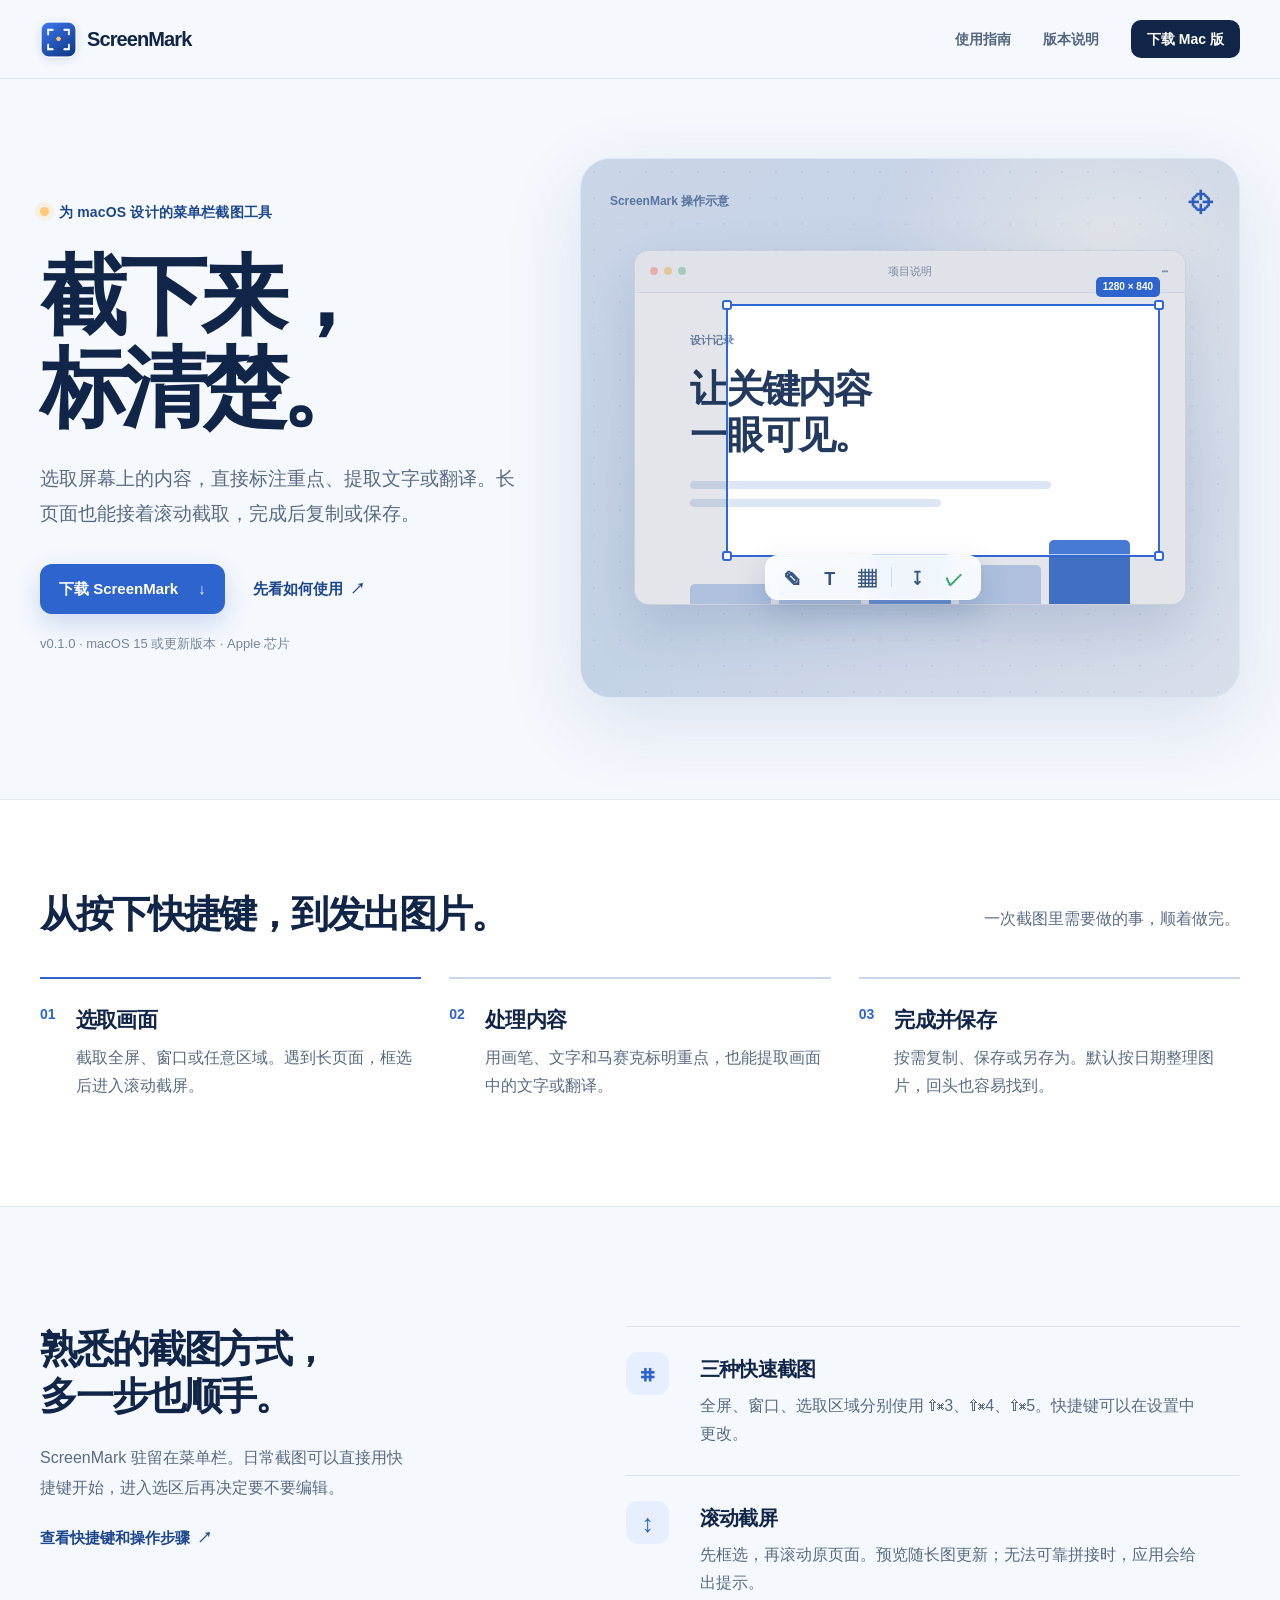
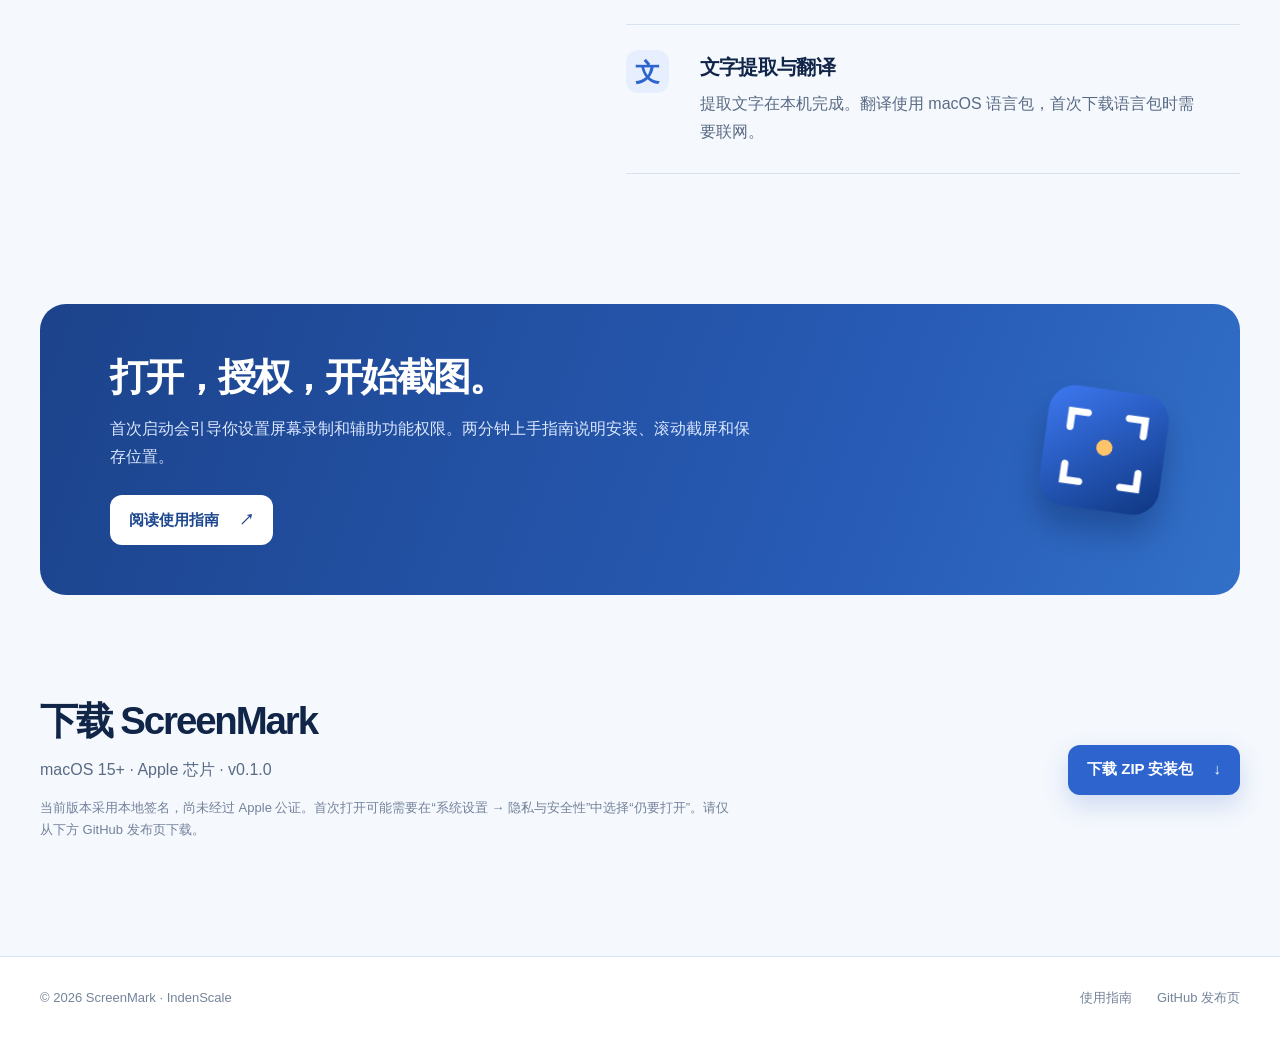
==== index.html @ e06e08b9 "Publish ScreenMark site and getting started guide" ====
<!doctype html>
<html lang="zh-CN">
<head>
  <meta charset="utf-8">
  <meta name="viewport" content="width=device-width, initial-scale=1">
  <meta name="theme-color" content="#f5f8fd">
  <meta name="description" content="ScreenMark 是一款 macOS 菜单栏截图工具。截取区域、窗口、全屏和滚动内容，直接标注、提取文字、翻译并保存。">
  <meta property="og:title" content="ScreenMark — 截下来，标清楚">
  <meta property="og:description" content="一款顺手的 Mac 截图工具：滚动截屏、标注、文字提取和翻译，都在截图之后接着完成。">
  <meta property="og:type" content="website">
  <meta property="og:image" content="assets/icon.png">
  <link rel="icon" href="assets/icon.png" type="image/png">
  <link rel="stylesheet" href="styles.css">
  <title>ScreenMark — 截下来，标清楚</title>
</head>
<body>
  <a class="skip-link" href="#main">跳到主要内容</a>
  <header class="site-header">
    <div class="shell nav-inner">
      <a class="brand" href="./" aria-label="ScreenMark 首页"><img src="assets/icon.png" alt="" width="37" height="37"><span>ScreenMark</span></a>
      <nav aria-label="主导航">
        <a href="guide.html">使用指南</a>
        <a href="https://github.com/IndenScale/ScreenMark/releases/tag/v0.1.0">版本说明</a>
        <a class="nav-download" href="https://github.com/IndenScale/ScreenMark/releases/download/v0.1.0/ScreenMark-0.1.0-macos-arm64.zip">下载 Mac 版</a>
      </nav>
    </div>
  </header>

  <main id="main">
    <section class="hero shell" aria-labelledby="hero-title">
      <div class="hero-copy">
        <p class="intro-line"><span class="intro-mark" aria-hidden="true"></span> 为 macOS 设计的菜单栏截图工具</p>
        <h1 id="hero-title">截下来，<br>标清楚。</h1>
        <p class="hero-lead">选取屏幕上的内容，直接标注重点、提取文字或翻译。长页面也能接着滚动截取，完成后复制或保存。</p>
        <div class="hero-actions">
          <a class="button button-primary" href="https://github.com/IndenScale/ScreenMark/releases/download/v0.1.0/ScreenMark-0.1.0-macos-arm64.zip">下载 ScreenMark <span aria-hidden="true">↓</span></a>
          <a class="text-link" href="guide.html">先看如何使用 <span aria-hidden="true">↗</span></a>
        </div>
        <p class="system-note">v0.1.0 · macOS 15 或更新版本 · Apple 芯片</p>
      </div>
      <div class="hero-visual" role="img" aria-label="示意图：在窗口中框选区域，随后使用截图工具栏标注和完成">
        <div class="visual-topline"><span>ScreenMark 操作示意</span><span class="visual-cursor">⌖</span></div>
        <div class="sample-window" aria-hidden="true">
          <div class="sample-titlebar"><span class="window-dots"><i></i><i></i><i></i></span><span>项目说明</span><span class="window-control">⋯</span></div>
          <div class="sample-document">
            <div class="sample-kicker">设计记录</div>
            <div class="sample-heading">让关键内容<br>一眼可见。</div>
            <div class="sample-paragraph"></div><div class="sample-paragraph short"></div>
            <div class="sample-chart"><span></span><span></span><span></span><span></span><span></span></div>
          </div>
        </div>
        <div class="capture-rect" aria-hidden="true"><span class="handle nw"></span><span class="handle ne"></span><span class="handle sw"></span><span class="handle se"></span><span class="capture-size">1280 × 840</span></div>
        <div class="capture-toolbar" aria-hidden="true"><span class="tool-icon">✎</span><span class="tool-icon">T</span><span class="tool-icon">▦</span><span class="tool-divider"></span><span class="tool-icon">↧</span><span class="tool-icon confirm">✓</span></div>
      </div>
    </section>

    <section class="flow-section" aria-labelledby="flow-title">
      <div class="shell">
        <div class="section-heading"><h2 id="flow-title">从按下快捷键，到发出图片。</h2><p>一次截图里需要做的事，顺着做完。</p></div>
        <div class="flow-grid">
          <article class="flow-step"><span class="step-no">01</span><div><h3>选取画面</h3><p>截取全屏、窗口或任意区域。遇到长页面，框选后进入滚动截屏。</p></div></article>
          <article class="flow-step"><span class="step-no">02</span><div><h3>处理内容</h3><p>用画笔、文字和马赛克标明重点，也能提取画面中的文字或翻译。</p></div></article>
          <article class="flow-step"><span class="step-no">03</span><div><h3>完成并保存</h3><p>按需复制、保存或另存为。默认按日期整理图片，回头也容易找到。</p></div></article>
        </div>
      </div>
    </section>

    <section class="details-section shell" aria-labelledby="details-title">
      <div class="details-intro"><h2 id="details-title">熟悉的截图方式，<br>多一步也顺手。</h2><p>ScreenMark 驻留在菜单栏。日常截图可以直接用快捷键开始，进入选区后再决定要不要编辑。</p><a class="text-link" href="guide.html#capture">查看快捷键和操作步骤 <span aria-hidden="true">↗</span></a></div>
      <div class="detail-list">
        <div class="detail-item"><span class="detail-glyph" aria-hidden="true">⌗</span><div><h3>三种快速截图</h3><p>全屏、窗口、选取区域分别使用 ⇧⌘3、⇧⌘4、⇧⌘5。快捷键可以在设置中更改。</p></div></div>
        <div class="detail-item"><span class="detail-glyph" aria-hidden="true">↕</span><div><h3>滚动截屏</h3><p>先框选，再滚动原页面。预览随长图更新；无法可靠拼接时，应用会给出提示。</p></div></div>
        <div class="detail-item"><span class="detail-glyph" aria-hidden="true">文</span><div><h3>文字提取与翻译</h3><p>提取文字在本机完成。翻译使用 macOS 语言包，首次下载语言包时需要联网。</p></div></div>
      </div>
    </section>

    <section class="ready-section shell" aria-labelledby="ready-title">
      <div><h2 id="ready-title">打开，授权，开始截图。</h2><p>首次启动会引导你设置屏幕录制和辅助功能权限。两分钟上手指南说明安装、滚动截屏和保存位置。</p><a class="button button-light" href="guide.html">阅读使用指南 <span aria-hidden="true">↗</span></a></div>
      <div class="ready-icon" aria-hidden="true"><img src="assets/icon.png" alt="" width="132" height="132"></div>
    </section>

    <section class="download-section shell" aria-labelledby="download-title"><div><h2 id="download-title">下载 ScreenMark</h2><p>macOS 15+ · Apple 芯片 · v0.1.0</p><p class="distribution-note">当前版本采用本地签名，尚未经过 Apple 公证。首次打开可能需要在“系统设置 → 隐私与安全性”中选择“仍要打开”。请仅从下方 GitHub 发布页下载。</p></div><a class="button button-primary" href="https://github.com/IndenScale/ScreenMark/releases/download/v0.1.0/ScreenMark-0.1.0-macos-arm64.zip">下载 ZIP 安装包 <span aria-hidden="true">↓</span></a></section>
  </main>

  <footer class="site-footer"><div class="shell footer-inner"><span>© 2026 ScreenMark · IndenScale</span><div><a href="guide.html">使用指南</a><a href="https://github.com/IndenScale/ScreenMark/releases">GitHub 发布页</a></div></div></footer>
</body>
</html>
---- styles.css ----
:root{color-scheme:light;--paper:#f5f8fd;--white:#fff;--ink:#183056;--ink-strong:#102548;--muted:#596b84;--line:#d9e2ef;--blue:#2d64cd;--blue-dark:#1c478e;--blue-soft:#e7efff;--yellow:#ffca75;--shadow:0 24px 80px rgba(25,64,128,.12)}
*{box-sizing:border-box}
html{scroll-behavior:smooth}
body{margin:0;background:var(--paper);color:var(--ink);font-family:-apple-system,BlinkMacSystemFont,"SF Pro Text","PingFang SC","Hiragino Sans GB","Microsoft YaHei",sans-serif;font-size:16px;line-height:1.6;-webkit-font-smoothing:antialiased}
a{color:inherit;text-decoration:none}
a:hover{color:var(--blue)}
img{display:block;max-width:100%}
button,a{touch-action:manipulation}
:focus-visible{outline:3px solid #e9a94b;outline-offset:4px;border-radius:5px}
.skip-link{position:absolute;left:16px;top:-60px;z-index:20;padding:8px 12px;background:var(--ink);color:white}
.skip-link:focus{top:12px}
.shell{width:min(1220px,calc(100% - 80px));margin-inline:auto}
.site-header{position:relative;z-index:10;border-bottom:1px solid rgba(168,188,218,.34);background:rgba(245,248,253,.94);backdrop-filter:blur(18px)}
.nav-inner{height:78px;display:flex;align-items:center;justify-content:space-between;gap:24px}
.brand{display:inline-flex;align-items:center;gap:10px;color:var(--ink-strong);font-size:20px;font-weight:750;letter-spacing:-.045em;white-space:nowrap}
.brand img{border-radius:11px;box-shadow:0 2px 8px rgba(24,60,126,.12)}
.site-header nav{display:flex;align-items:center;gap:32px;font-size:14px;font-weight:600}
.site-header nav a:not(.nav-download){color:#536580}
.site-header nav a:hover,.site-header nav a.current{color:var(--blue)}
.site-header nav .nav-download{background:var(--ink-strong);color:white;padding:10px 16px;border-radius:10px;line-height:1.3;transition:background .2s ease,transform .2s ease}
.site-header nav .nav-download:hover{background:var(--blue);transform:translateY(-1px)}
.hero{display:grid;grid-template-columns:minmax(0,.85fr) minmax(0,1.15fr);align-items:center;gap:52px;padding-top:76px;padding-bottom:99px;min-height:720px}
.intro-line{display:flex;align-items:center;gap:10px;margin:0 0 27px;color:var(--blue-dark);font-size:14px;font-weight:650;letter-spacing:.012em}
.intro-mark{width:9px;height:9px;border-radius:50%;background:var(--yellow);box-shadow:0 0 0 5px #ffca7530}
h1,h2,h3,p{margin-top:0}
.hero h1{color:var(--ink-strong);font-size:clamp(64px,6.8vw,94px);font-weight:780;line-height:1.06;letter-spacing:-.075em;margin-bottom:28px}
.hero-lead{max-width:480px;color:var(--muted);font-size:19px;line-height:1.82;margin-bottom:32px}
.hero-actions{display:flex;align-items:center;gap:28px;flex-wrap:wrap}
.button{display:inline-flex;align-items:center;justify-content:center;gap:20px;min-height:50px;border-radius:12px;padding:11px 19px;font-size:15px;font-weight:700;line-height:1.35;transition:transform .2s ease,box-shadow .2s ease,background .2s ease;white-space:nowrap}
.button:hover{transform:translateY(-2px)}
.button-primary{background:var(--blue);color:white;box-shadow:0 10px 26px rgba(44,95,191,.20)}
.button-primary:hover{background:var(--blue-dark);color:white;box-shadow:0 15px 31px rgba(44,95,191,.22)}
.button-light{background:white;color:var(--blue-dark)}
.button-light:hover{background:#f2f6ff;color:var(--blue-dark)}
.text-link{display:inline-flex;gap:7px;align-items:center;color:var(--blue-dark);font-size:15px;font-weight:700}
.text-link:hover{text-decoration:underline;text-decoration-thickness:1.5px;text-underline-offset:5px}
.system-note{margin:20px 0 0;color:#77869a;font-size:13px}
.hero-visual{position:relative;min-height:540px;border:1px solid #dce6f4;border-radius:30px;background:radial-gradient(circle at 80% 20%,#fff 0,transparent 35%),linear-gradient(135deg,#e3edfd 0%,#dce9fa 45%,#f3f7ff 100%);overflow:hidden;box-shadow:var(--shadow)}
.hero-visual:before{content:"";position:absolute;inset:0;background-image:radial-gradient(#7a9acb 1px,transparent 1px);background-size:26px 26px;opacity:.14}
.visual-topline{position:absolute;top:23px;left:29px;right:27px;z-index:2;display:flex;justify-content:space-between;align-items:center;color:#607da9;font-size:12px;font-weight:630}
.visual-cursor{font-size:25px;color:var(--blue)}
.sample-window{position:absolute;top:17%;left:8%;width:84%;height:66%;overflow:hidden;background:#fff;border:1px solid rgba(59,93,145,.14);border-radius:15px;box-shadow:0 22px 54px rgba(29,61,117,.15)}
.sample-titlebar{height:42px;display:grid;grid-template-columns:1fr 1fr 1fr;align-items:center;border-bottom:1px solid #e7edf5;background:#fbfcff;color:#8793a5;font-size:11px;text-align:center}
.window-dots{display:flex;gap:6px;margin-left:15px}.window-dots i{width:8px;height:8px;border-radius:50%;background:#d9e1ee}.window-dots i:first-child{background:#ffc2bb}.window-dots i:nth-child(2){background:#ffdd9f}.window-dots i:last-child{background:#bbdfc8}.window-control{justify-self:end;margin-right:17px;font-weight:800}
.sample-document{padding:39px 10% 0}.sample-kicker{color:#6c83a7;font-size:11px;font-weight:750}.sample-heading{margin-top:16px;margin-bottom:22px;color:#233a5e;font-size:clamp(28px,3vw,45px);line-height:1.22;font-weight:760;letter-spacing:-.05em}.sample-paragraph{height:8px;width:82%;margin-bottom:10px;border-radius:10px;background:#dce6f4}.sample-paragraph.short{width:57%}.sample-chart{display:flex;align-items:end;gap:8px;height:85px;margin-top:26px}.sample-chart span{width:19%;border-radius:5px 5px 0 0;background:#c3d5f1}.sample-chart span:first-child{height:40%}.sample-chart span:nth-child(2){height:55%}.sample-chart span:nth-child(3){height:76%;background:#79a2e8}.sample-chart span:nth-child(4){height:63%}.sample-chart span:last-child{height:92%;background:#467ad3}
.capture-rect{position:absolute;z-index:3;top:27%;left:22%;width:66%;height:47%;border:2px solid #2f68d4;border-radius:3px;box-shadow:0 0 0 200px rgba(25,46,82,.12),0 0 0 1px rgba(255,255,255,.65) inset}.handle{position:absolute;width:10px;height:10px;background:white;border:2px solid #2f68d4;border-radius:3px}.nw{left:-6px;top:-6px}.ne{right:-6px;top:-6px}.sw{left:-6px;bottom:-6px}.se{right:-6px;bottom:-6px}.capture-size{position:absolute;top:-29px;right:-2px;padding:2px 7px;border-radius:5px;background:var(--blue);color:white;font-size:10px;font-weight:650;white-space:nowrap}
.capture-toolbar{position:absolute;z-index:4;left:28%;bottom:18%;display:flex;align-items:center;gap:12px;padding:9px 14px;border:1px solid rgba(255,255,255,.7);border-radius:13px;background:rgba(250,253,255,.93);box-shadow:0 12px 30px rgba(22,54,106,.19);backdrop-filter:blur(14px)}.tool-icon{display:grid;place-items:center;width:25px;height:25px;color:#36547e;font-size:18px;font-weight:650}.tool-divider{height:20px;border-left:1px solid #ced9e9}.tool-icon.confirm{color:#32a66c}
.flow-section{background:#fff;border-block:1px solid #e3eaf4;padding:91px 0 106px}.section-heading{display:flex;align-items:end;justify-content:space-between;gap:30px;margin-bottom:39px}.section-heading h2,.details-intro h2,.ready-section h2,.download-section h2{color:var(--ink-strong);font-size:clamp(31px,3vw,44px);line-height:1.22;letter-spacing:-.055em;font-weight:750;margin-bottom:0}.section-heading p{color:var(--muted);margin:0 0 6px}.flow-grid{display:grid;grid-template-columns:repeat(3,1fr);gap:28px}.flow-step{display:flex;gap:20px;padding-top:24px;border-top:2px solid #c8d7eb}.flow-step:first-child{border-color:var(--blue)}.step-no{color:var(--blue);font-size:14px;font-weight:750;font-variant-numeric:tabular-nums}.flow-step h3{color:var(--ink-strong);font-size:21px;letter-spacing:-.03em;margin-bottom:8px}.flow-step p{color:var(--muted);line-height:1.75;margin:0}
.details-section{display:grid;grid-template-columns:minmax(0,.85fr) minmax(0,1.15fr);gap:11%;padding-top:119px;padding-bottom:130px}.details-intro p{max-width:365px;margin:23px 0;color:var(--muted);line-height:1.85}.detail-list{border-top:1px solid var(--line)}.detail-item{display:grid;grid-template-columns:56px 1fr;gap:18px;padding:25px 0 27px;border-bottom:1px solid var(--line)}.detail-glyph{display:grid;place-items:center;width:43px;height:43px;border-radius:12px;background:var(--blue-soft);color:var(--blue);font-size:25px;font-weight:650}.detail-item h3{color:var(--ink-strong);font-size:20px;letter-spacing:-.035em;margin:1px 0 7px}.detail-item p{max-width:510px;color:var(--muted);margin:0;line-height:1.75}
.ready-section{display:flex;justify-content:space-between;align-items:center;gap:35px;min-height:285px;padding:50px 70px;border-radius:26px;background:linear-gradient(110deg,#1c438b,#285cb7 70%,#3270c7);color:white;overflow:hidden}.ready-section h2{color:white}.ready-section p{max-width:650px;color:#dbe8ff;margin:14px 0 24px;line-height:1.75}.ready-icon{flex:none;transform:rotate(8deg);filter:drop-shadow(0 20px 16px rgba(7,31,83,.35))}.ready-icon img{border-radius:30px}
.download-section{display:flex;justify-content:space-between;align-items:center;gap:40px;padding-top:103px;padding-bottom:115px}.download-section h2{margin-bottom:12px}.download-section p{color:var(--muted);margin:0 0 7px}.download-section .distribution-note{max-width:700px;color:#74829a;font-size:13px;line-height:1.7;margin:14px 0 0}.download-section .button{flex:none}
.site-footer{border-top:1px solid var(--line);background:#fff}.footer-inner{min-height:83px;display:flex;align-items:center;justify-content:space-between;gap:25px;color:#75849a;font-size:13px}.footer-inner div{display:flex;gap:25px}.footer-inner a:hover{color:var(--blue)}

.guide-main{padding-top:55px;padding-bottom:115px}.back-link{color:var(--blue);font-size:14px;font-weight:650}.guide-heading h1{max-width:760px;margin:26px 0 18px;color:var(--ink-strong);font-size:clamp(48px,6vw,75px);line-height:1.12;letter-spacing:-.07em}.guide-heading>p{max-width:630px;margin:0;color:var(--muted);font-size:18px;line-height:1.75}.guide-layout{display:grid;grid-template-columns:200px minmax(0,750px);gap:80px;align-items:start;margin-top:73px}.guide-toc{position:sticky;top:28px;display:flex;flex-direction:column;gap:3px;padding:20px 0;border-top:2px solid var(--blue)}.guide-toc p{color:#8a98aa;font-size:13px;font-weight:650;margin:0 0 11px}.guide-toc a{padding:8px 0;color:#566b87;font-size:14px}.guide-toc a:hover{color:var(--blue)}.guide-section{scroll-margin-top:35px;padding:0 0 50px;margin-bottom:46px;border-bottom:1px solid var(--line)}.guide-section h2{color:var(--ink-strong);font-size:30px;letter-spacing:-.045em;line-height:1.3;margin:0 0 22px}.guide-section p,.guide-section li{color:#4f6078;font-size:16px;line-height:1.9}.guide-section p{margin-bottom:16px}.guide-section ol{padding-left:1.4em;margin:0 0 17px}.guide-section li{padding-left:6px;margin-bottom:10px}.guide-section strong{color:var(--ink-strong)}.guide-section a:not(.button){color:var(--blue);text-decoration:underline;text-underline-offset:3px}.guide-section code,.guide-section kbd{background:#eaf0f9;padding:2px 6px;border-radius:5px;color:#234779;font-family:inherit;font-size:.93em;word-break:break-word}.guide-callout{margin:23px 0;padding:22px 24px;background:#e8f0fd;border-left:3px solid var(--blue);border-radius:0 12px 12px 0}.guide-callout strong{display:block;margin-bottom:6px}.guide-callout p{margin:0;font-size:14px}.guide-section .guide-subnote{font-size:14px;color:#718098}.permission-row,.shortcut-list>div{display:flex;align-items:center;justify-content:space-between;gap:20px;padding:15px 0;border-top:1px solid var(--line)}.permission-row:last-of-type,.shortcut-list>div:last-child{border-bottom:1px solid var(--line)}.permission-row strong{flex:0 0 95px}.permission-row span{color:var(--muted);flex:1}.shortcut-list{margin:22px 0}.shortcut-list>div span{color:#475e7d;font-weight:600}.shortcut-list kbd{flex:none;min-width:75px;text-align:center;font-weight:650}.guide-section details{border-top:1px solid var(--line);padding:15px 0}.guide-section details:last-child{border-bottom:1px solid var(--line)}.guide-section summary{cursor:pointer;color:var(--ink-strong);font-weight:650;list-style:none;padding-right:20px;position:relative}.guide-section summary::-webkit-details-marker{display:none}.guide-section summary:after{content:"+";position:absolute;right:0;font-size:22px;line-height:1;color:var(--blue)}.guide-section details[open] summary:after{content:"−"}.guide-section details p{font-size:15px;margin:11px 25px 0 0}.guide-end{padding:0 0 12px}.guide-end h2{color:var(--ink-strong);font-size:27px;letter-spacing:-.04em;margin-bottom:22px}
@media(max-width:980px){.shell{width:min(100% - 50px,800px)}.hero{grid-template-columns:1fr;gap:53px;padding-top:71px;padding-bottom:80px}.hero-copy{max-width:690px}.hero h1{font-size:clamp(60px,9vw,86px)}.hero-visual{min-height:510px}.details-section{grid-template-columns:1fr;gap:45px;padding-top:90px;padding-bottom:95px}.details-intro p{max-width:600px}.flow-grid{gap:15px}.flow-step{gap:13px}.ready-section{padding:42px 48px}.guide-layout{gap:50px;grid-template-columns:170px minmax(0,1fr)}}
@media(max-width:650px){.shell{width:calc(100% - 36px)}.nav-inner{height:67px}.brand{font-size:18px}.brand img{width:32px;height:32px}.site-header nav{gap:10px}.site-header nav a:not(.nav-download){display:none}.site-header nav .nav-download{font-size:12px;padding:9px 11px}.hero{padding-top:53px;gap:41px;padding-bottom:72px;min-height:0}.intro-line{font-size:12px;margin-bottom:21px}.hero h1{font-size:clamp(57px,14vw,75px);margin-bottom:23px}.hero-lead{font-size:17px;line-height:1.75;margin-bottom:25px}.hero-actions{gap:18px}.button{min-height:47px;padding:10px 14px;font-size:14px;gap:12px}.text-link{font-size:14px}.system-note{font-size:12px}.hero-visual{min-height:360px;border-radius:22px}.visual-topline{top:16px;left:16px;right:16px;font-size:10px}.sample-window{top:18%;left:6%;width:88%;height:65%}.sample-titlebar{height:32px}.sample-document{padding:27px 9% 0}.sample-heading{font-size:28px;margin:11px 0 15px}.sample-chart{height:60px;margin-top:18px}.capture-rect{top:27%;left:18%;width:72%;height:47%}.capture-toolbar{left:21%;bottom:13%;gap:7px;padding:6px 9px}.tool-icon{width:23px;height:23px;font-size:15px}.flow-section{padding:69px 0 72px}.section-heading{display:block;margin-bottom:26px}.section-heading h2,.details-intro h2,.ready-section h2,.download-section h2{font-size:34px}.section-heading p{margin-top:10px}.flow-grid{grid-template-columns:1fr;gap:24px}.flow-step{padding-top:17px}.flow-step h3{font-size:19px}.details-section{padding-top:79px;padding-bottom:83px}.details-intro p{margin:16px 0}.detail-item{grid-template-columns:45px 1fr;gap:12px;padding:23px 0}.detail-item h3{font-size:18px}.detail-glyph{width:40px;height:40px}.ready-section{min-height:0;padding:35px 25px;border-radius:20px}.ready-section h2{font-size:31px}.ready-icon{display:none}.download-section{display:block;padding-top:77px;padding-bottom:83px}.download-section .button{margin-top:23px}.footer-inner{min-height:100px;align-items:start;justify-content:center;flex-direction:column;gap:7px;padding:20px 0}.footer-inner div{gap:15px}.guide-main{padding-top:36px;padding-bottom:80px}.guide-heading h1{font-size:48px;margin:22px 0 13px}.guide-heading>p{font-size:16px}.guide-layout{display:block;margin-top:47px}.guide-toc{position:static;display:grid;grid-template-columns:repeat(3,1fr);gap:0 15px;margin-bottom:48px}.guide-toc p{grid-column:1/-1}.guide-toc a{font-size:13px}.guide-section{padding-bottom:35px;margin-bottom:35px}.guide-section h2{font-size:26px}.permission-row{align-items:start;flex-direction:column;gap:3px}.permission-row strong{flex:none}.guide-section p,.guide-section li{font-size:15px}.guide-callout{padding:19px}}
@media(prefers-reduced-motion:reduce){html{scroll-behavior:auto}.button,.site-header nav .nav-download{transition:none}}
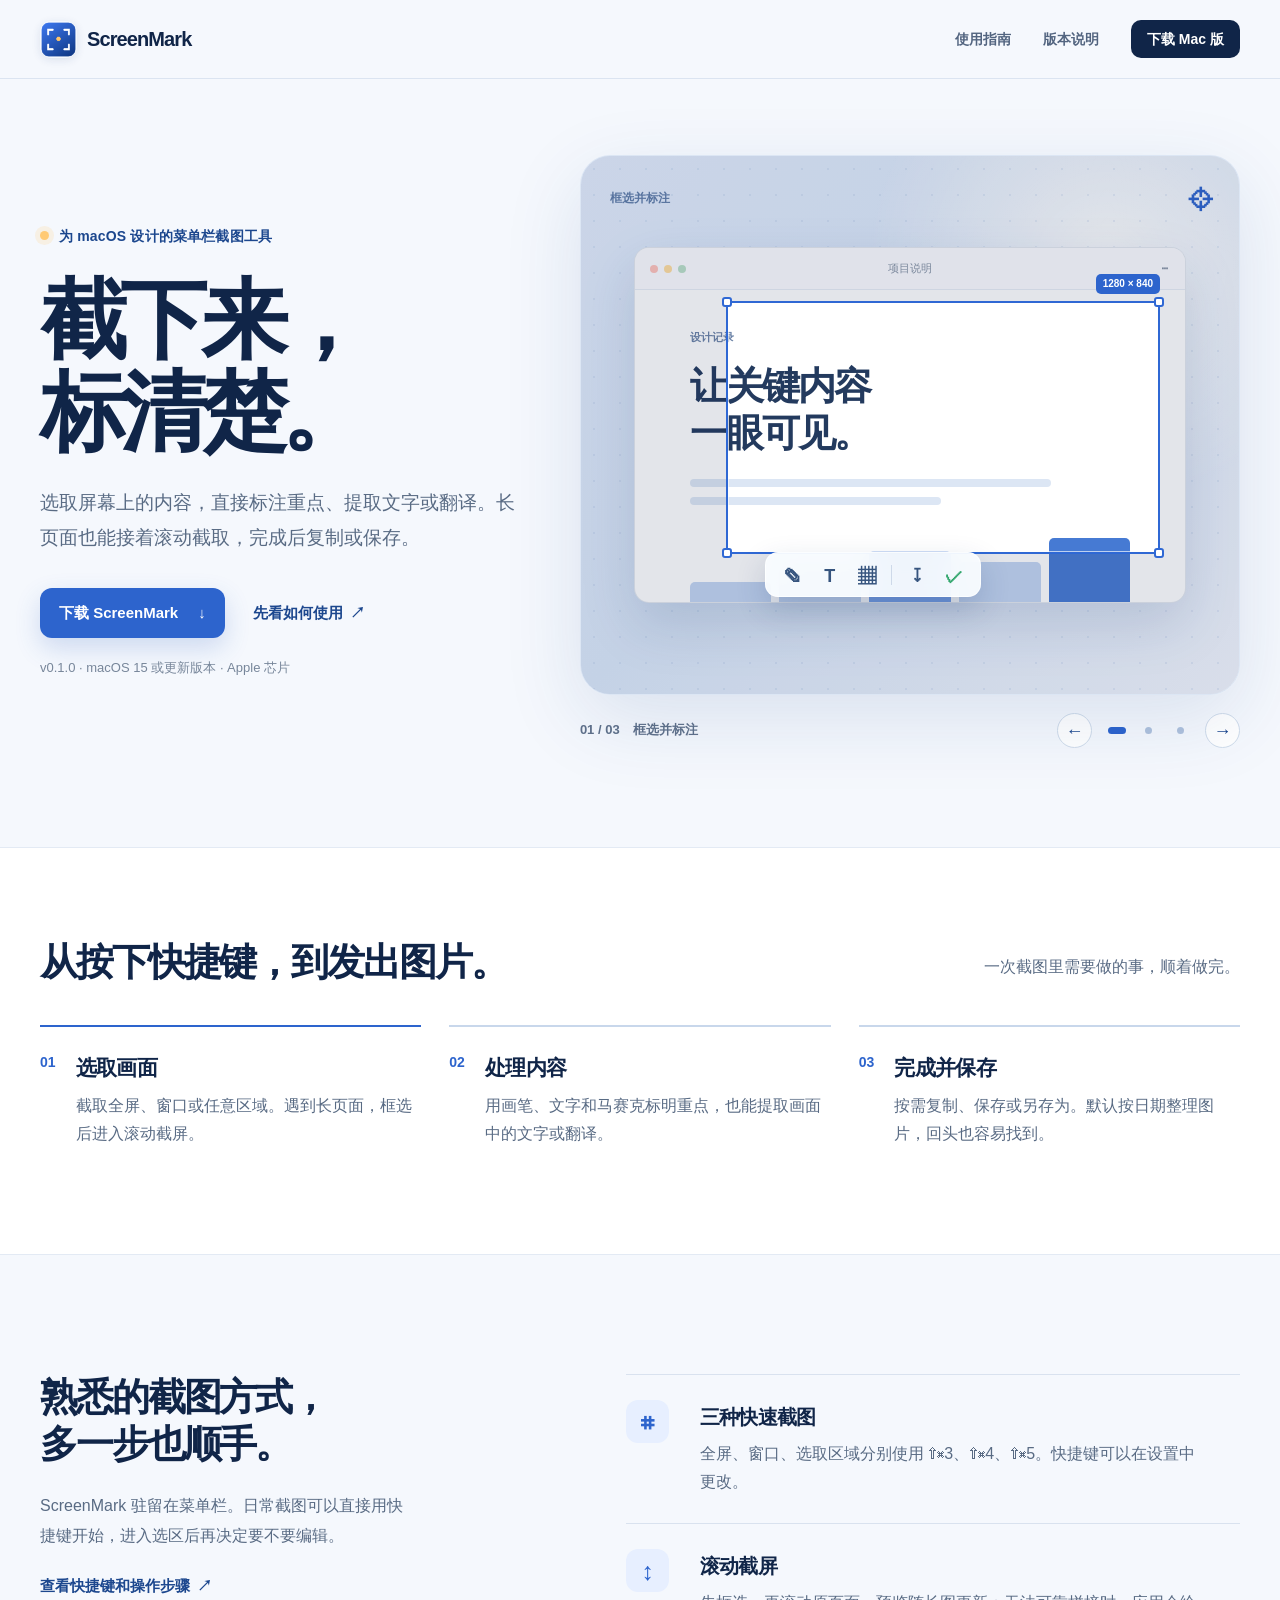
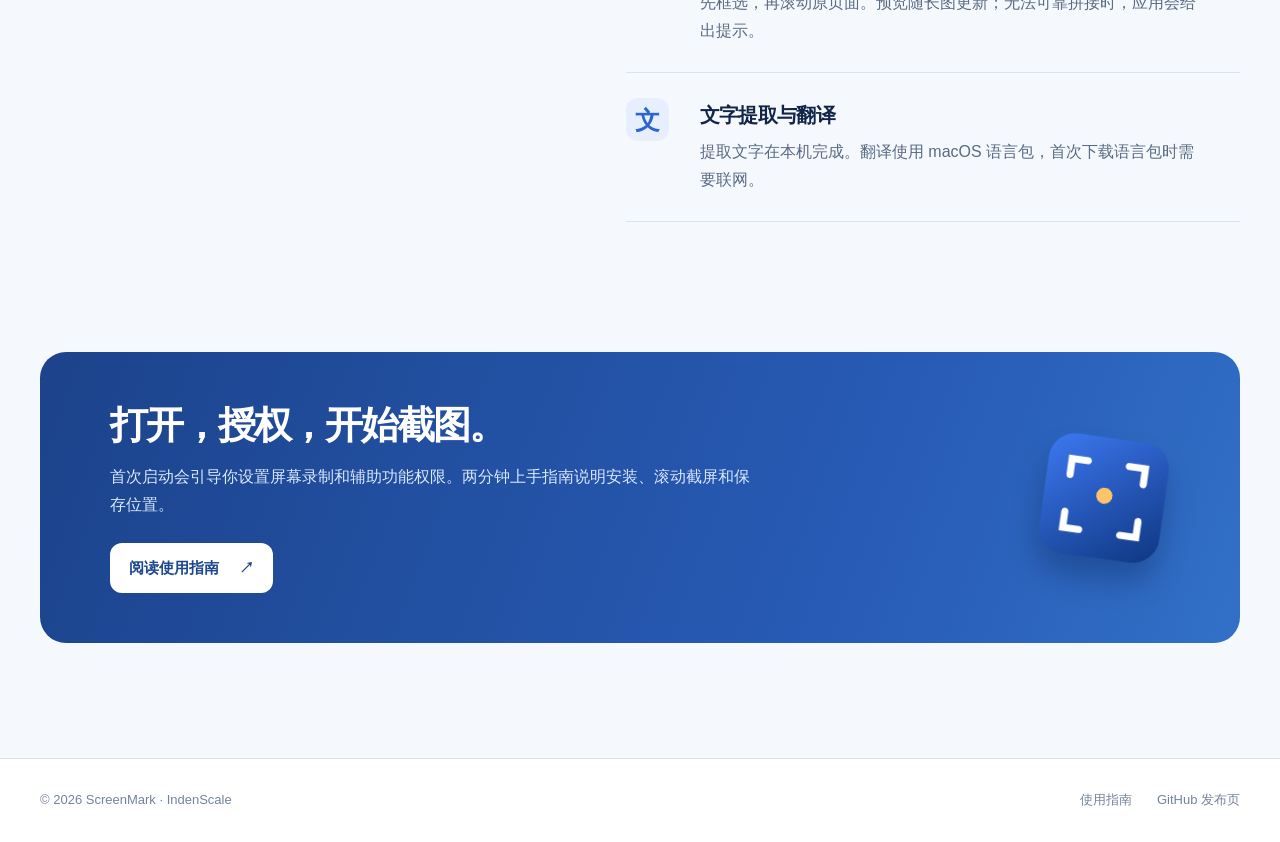
==== commit 24ef164a: "Simplify homepage and add feature carousel" ====
--- a/index.html
+++ b/index.html
@@ -11,6 +11,7 @@
   <meta property="og:image" content="assets/icon.png">
   <link rel="icon" href="assets/icon.png" type="image/png">
   <link rel="stylesheet" href="styles.css">
+  <script src="carousel.js" defer></script>
   <title>ScreenMark — 截下来，标清楚</title>
 </head>
 <body>
@@ -38,19 +39,59 @@
         </div>
         <p class="system-note">v0.1.0 · macOS 15 或更新版本 · Apple 芯片</p>
       </div>
-      <div class="hero-visual" role="img" aria-label="示意图：在窗口中框选区域，随后使用截图工具栏标注和完成">
-        <div class="visual-topline"><span>ScreenMark 操作示意</span><span class="visual-cursor">⌖</span></div>
-        <div class="sample-window" aria-hidden="true">
-          <div class="sample-titlebar"><span class="window-dots"><i></i><i></i><i></i></span><span>项目说明</span><span class="window-control">⋯</span></div>
-          <div class="sample-document">
-            <div class="sample-kicker">设计记录</div>
-            <div class="sample-heading">让关键内容<br>一眼可见。</div>
-            <div class="sample-paragraph"></div><div class="sample-paragraph short"></div>
-            <div class="sample-chart"><span></span><span></span><span></span><span></span><span></span></div>
+      <div class="hero-showcase" aria-label="ScreenMark 操作示意轮播" aria-roledescription="轮播图">
+        <div class="showcase-stage" id="showcase-stage">
+          <div class="hero-visual showcase-slide" role="group" aria-roledescription="幻灯片" aria-label="第 1 张，共 3 张：框选并标注">
+            <div class="visual-topline"><span>框选并标注</span><span class="visual-cursor">⌖</span></div>
+            <div class="sample-window" aria-hidden="true">
+              <div class="sample-titlebar"><span class="window-dots"><i></i><i></i><i></i></span><span>项目说明</span><span class="window-control">⋯</span></div>
+              <div class="sample-document">
+                <div class="sample-kicker">设计记录</div>
+                <div class="sample-heading">让关键内容<br>一眼可见。</div>
+                <div class="sample-paragraph"></div><div class="sample-paragraph short"></div>
+                <div class="sample-chart"><span></span><span></span><span></span><span></span><span></span></div>
+              </div>
+            </div>
+            <div class="capture-rect" aria-hidden="true"><span class="handle nw"></span><span class="handle ne"></span><span class="handle sw"></span><span class="handle se"></span><span class="capture-size">1280 × 840</span></div>
+            <div class="capture-toolbar" aria-hidden="true"><span class="tool-icon">✎</span><span class="tool-icon">T</span><span class="tool-icon">▦</span><span class="tool-divider"></span><span class="tool-icon">↧</span><span class="tool-icon confirm">✓</span></div>
+          </div>
+          <div class="hero-visual showcase-slide scroll-slide" role="group" aria-roledescription="幻灯片" aria-label="第 2 张，共 3 张：滚动截取长页面" hidden>
+            <div class="visual-topline"><span>滚动截取长页面</span><span class="visual-cursor">↕</span></div>
+            <div class="sample-window scroll-window" aria-hidden="true">
+              <div class="sample-titlebar"><span class="window-dots"><i></i><i></i><i></i></span><span>阅读页面</span><span class="window-control">⋯</span></div>
+              <div class="scroll-document">
+                <span class="scroll-eyebrow">阅读笔记 · 2026</span>
+                <strong>一页内容，<br>完整留下。</strong>
+                <span class="scroll-line wide"></span><span class="scroll-line"></span><span class="scroll-line short"></span>
+                <span class="scroll-block"></span>
+                <span class="scroll-line wide"></span><span class="scroll-line"></span><span class="scroll-line short"></span>
+                <span class="scroll-block second"></span>
+              </div>
+              <div class="scroll-selection"></div>
+            </div>
+            <div class="scroll-preview" aria-hidden="true"><span class="preview-label">滚动截屏</span><div class="preview-page"><i></i><i></i><i></i><b></b><i></i><i></i><i></i><b></b></div><span class="preview-down">↓</span></div>
+          </div>
+          <div class="hero-visual showcase-slide text-slide" role="group" aria-roledescription="幻灯片" aria-label="第 3 张，共 3 张：提取文字与翻译" hidden>
+            <div class="visual-topline"><span>提取文字与翻译</span><span class="visual-cursor">文</span></div>
+            <div class="sample-window text-window" aria-hidden="true">
+              <div class="sample-titlebar"><span class="window-dots"><i></i><i></i><i></i></span><span>旅行计划</span><span class="window-control">⋯</span></div>
+              <div class="text-document"><span>在截图里找到文字</span><strong>把看到的，<br>变成可用的。</strong><p>旅行不必赶路，沿途的风景也值得停下来。</p><div class="text-highlight">沿途的风景也值得停下来。</div></div>
+            </div>
+            <div class="text-result" aria-hidden="true"><span class="result-badge">文字提取</span><strong>沿途的风景也值得停下来。</strong><span class="result-divider"></span><span class="result-badge translation">翻译</span><p>The scenery along the way is worth pausing for.</p></div>
           </div>
         </div>
-        <div class="capture-rect" aria-hidden="true"><span class="handle nw"></span><span class="handle ne"></span><span class="handle sw"></span><span class="handle se"></span><span class="capture-size">1280 × 840</span></div>
-        <div class="capture-toolbar" aria-hidden="true"><span class="tool-icon">✎</span><span class="tool-icon">T</span><span class="tool-icon">▦</span><span class="tool-divider"></span><span class="tool-icon">↧</span><span class="tool-icon confirm">✓</span></div>
+        <div class="showcase-nav" hidden>
+          <span class="showcase-caption" aria-live="polite">01 / 03　框选并标注</span>
+          <div class="showcase-controls">
+            <button class="showcase-arrow" type="button" data-direction="-1" aria-label="上一张" aria-controls="showcase-stage">←</button>
+            <div class="showcase-dots" role="group" aria-label="选择展示画面">
+              <button type="button" data-slide="0" aria-label="查看框选并标注" aria-current="true" aria-controls="showcase-stage"></button>
+              <button type="button" data-slide="1" aria-label="查看滚动截屏" aria-controls="showcase-stage"></button>
+              <button type="button" data-slide="2" aria-label="查看文字提取与翻译" aria-controls="showcase-stage"></button>
+            </div>
+            <button class="showcase-arrow" type="button" data-direction="1" aria-label="下一张" aria-controls="showcase-stage">→</button>
+          </div>
+        </div>
       </div>
     </section>
 
@@ -79,7 +120,6 @@
       <div class="ready-icon" aria-hidden="true"><img src="assets/icon.png" alt="" width="132" height="132"></div>
     </section>
 
-    <section class="download-section shell" aria-labelledby="download-title"><div><h2 id="download-title">下载 ScreenMark</h2><p>macOS 15+ · Apple 芯片 · v0.1.0</p><p class="distribution-note">当前版本采用本地签名，尚未经过 Apple 公证。首次打开可能需要在“系统设置 → 隐私与安全性”中选择“仍要打开”。请仅从下方 GitHub 发布页下载。</p></div><a class="button button-primary" href="https://github.com/IndenScale/ScreenMark/releases/download/v0.1.0/ScreenMark-0.1.0-macos-arm64.zip">下载 ZIP 安装包 <span aria-hidden="true">↓</span></a></section>
   </main>
 
   <footer class="site-footer"><div class="shell footer-inner"><span>© 2026 ScreenMark · IndenScale</span><div><a href="guide.html">使用指南</a><a href="https://github.com/IndenScale/ScreenMark/releases">GitHub 发布页</a></div></div></footer>
--- a/styles.css
+++ b/styles.css
@@ -45,13 +45,17 @@
 .sample-document{padding:39px 10% 0}.sample-kicker{color:#6c83a7;font-size:11px;font-weight:750}.sample-heading{margin-top:16px;margin-bottom:22px;color:#233a5e;font-size:clamp(28px,3vw,45px);line-height:1.22;font-weight:760;letter-spacing:-.05em}.sample-paragraph{height:8px;width:82%;margin-bottom:10px;border-radius:10px;background:#dce6f4}.sample-paragraph.short{width:57%}.sample-chart{display:flex;align-items:end;gap:8px;height:85px;margin-top:26px}.sample-chart span{width:19%;border-radius:5px 5px 0 0;background:#c3d5f1}.sample-chart span:first-child{height:40%}.sample-chart span:nth-child(2){height:55%}.sample-chart span:nth-child(3){height:76%;background:#79a2e8}.sample-chart span:nth-child(4){height:63%}.sample-chart span:last-child{height:92%;background:#467ad3}
 .capture-rect{position:absolute;z-index:3;top:27%;left:22%;width:66%;height:47%;border:2px solid #2f68d4;border-radius:3px;box-shadow:0 0 0 200px rgba(25,46,82,.12),0 0 0 1px rgba(255,255,255,.65) inset}.handle{position:absolute;width:10px;height:10px;background:white;border:2px solid #2f68d4;border-radius:3px}.nw{left:-6px;top:-6px}.ne{right:-6px;top:-6px}.sw{left:-6px;bottom:-6px}.se{right:-6px;bottom:-6px}.capture-size{position:absolute;top:-29px;right:-2px;padding:2px 7px;border-radius:5px;background:var(--blue);color:white;font-size:10px;font-weight:650;white-space:nowrap}
 .capture-toolbar{position:absolute;z-index:4;left:28%;bottom:18%;display:flex;align-items:center;gap:12px;padding:9px 14px;border:1px solid rgba(255,255,255,.7);border-radius:13px;background:rgba(250,253,255,.93);box-shadow:0 12px 30px rgba(22,54,106,.19);backdrop-filter:blur(14px)}.tool-icon{display:grid;place-items:center;width:25px;height:25px;color:#36547e;font-size:18px;font-weight:650}.tool-divider{height:20px;border-left:1px solid #ced9e9}.tool-icon.confirm{color:#32a66c}
-.flow-section{background:#fff;border-block:1px solid #e3eaf4;padding:91px 0 106px}.section-heading{display:flex;align-items:end;justify-content:space-between;gap:30px;margin-bottom:39px}.section-heading h2,.details-intro h2,.ready-section h2,.download-section h2{color:var(--ink-strong);font-size:clamp(31px,3vw,44px);line-height:1.22;letter-spacing:-.055em;font-weight:750;margin-bottom:0}.section-heading p{color:var(--muted);margin:0 0 6px}.flow-grid{display:grid;grid-template-columns:repeat(3,1fr);gap:28px}.flow-step{display:flex;gap:20px;padding-top:24px;border-top:2px solid #c8d7eb}.flow-step:first-child{border-color:var(--blue)}.step-no{color:var(--blue);font-size:14px;font-weight:750;font-variant-numeric:tabular-nums}.flow-step h3{color:var(--ink-strong);font-size:21px;letter-spacing:-.03em;margin-bottom:8px}.flow-step p{color:var(--muted);line-height:1.75;margin:0}
+.hero-showcase{min-width:0}.showcase-stage{position:relative;height:540px}.showcase-slide{position:absolute;inset:0;min-height:0;height:100%}.showcase-slide[hidden],.showcase-nav[hidden]{display:none}.showcase-nav{display:flex;align-items:center;justify-content:space-between;gap:20px;margin-top:18px;color:#60718a}.showcase-caption{font-size:13px;font-weight:650;font-variant-numeric:tabular-nums}.showcase-controls{display:flex;align-items:center;gap:11px}.showcase-arrow{display:grid;place-items:center;width:35px;height:35px;border:1px solid #d0dceb;border-radius:50%;background:white;color:var(--blue-dark);font-size:18px;line-height:1;cursor:pointer;transition:background .18s ease,border-color .18s ease,transform .18s ease}.showcase-arrow:hover{background:var(--blue-soft);border-color:#a5bfe9;transform:translateY(-1px)}.showcase-dots{display:flex;align-items:center;gap:5px}.showcase-dots button{display:grid;place-items:center;width:27px;height:35px;padding:0;border:0;background:transparent;cursor:pointer}.showcase-dots button:before{content:"";width:7px;height:7px;border-radius:50%;background:#afc2dd;transition:width .18s ease,background .18s ease}.showcase-dots button[aria-current="true"]:before{width:18px;border-radius:8px;background:var(--blue)}
+.scroll-window{left:11%;width:68%;height:68%}.scroll-document{padding:26px 11%;color:#273d5f}.scroll-eyebrow{display:block;color:#7590b4;font-size:11px;font-weight:750}.scroll-document strong{display:block;margin:13px 0 21px;font-size:clamp(24px,2.6vw,38px);line-height:1.24;letter-spacing:-.05em}.scroll-line{display:block;width:78%;height:8px;margin:10px 0;border-radius:8px;background:#dce6f5}.scroll-line.wide{width:93%}.scroll-line.short{width:55%}.scroll-block{display:block;width:82%;height:64px;margin:22px 0;background:linear-gradient(110deg,#b9d0f2,#e8f0fc);border-radius:8px}.scroll-block.second{background:linear-gradient(110deg,#dee9f8,#90b6eb)}.scroll-selection{position:absolute;inset:48px 12px 10px;border:2px solid var(--blue);border-radius:4px;box-shadow:0 0 0 100px rgba(24,46,80,.06)}.scroll-preview{position:absolute;z-index:2;top:23%;right:9%;width:27%;height:65%;padding:14px 14px 16px;border:1px solid #ceddf1;border-radius:14px;background:rgba(255,255,255,.97);box-shadow:0 20px 45px rgba(20,55,110,.18)}.preview-label{display:block;color:#5578ae;font-size:11px;font-weight:750}.preview-page{height:82%;margin-top:11px;padding:17px 13px;border-radius:7px;background:#f5f8fd;overflow:hidden}.preview-page i{display:block;width:83%;height:5px;margin-bottom:11px;border-radius:5px;background:#c8d8ee}.preview-page i:nth-child(3n){width:57%}.preview-page b{display:block;width:78%;height:30px;margin:14px 0;border-radius:5px;background:#9ebeed}.preview-down{position:absolute;right:23px;bottom:12px;color:var(--blue);font-size:22px;font-weight:750}
+.text-window{left:9%;width:82%;height:64%}.text-document{padding:38px 10%;color:#253a5d}.text-document>span{color:#6f88ab;font-size:11px;font-weight:750}.text-document strong{display:block;margin:14px 0 19px;font-size:clamp(27px,2.8vw,42px);line-height:1.22;letter-spacing:-.05em}.text-document p{max-width:390px;color:#607391;font-size:13px}.text-highlight{display:inline-block;padding:3px 5px;margin-left:-5px;background:#d7e6ff;color:#274e8d;font-size:13px;font-weight:650}.text-result{position:absolute;z-index:2;left:29%;right:7%;bottom:10%;padding:19px 23px 17px;border:1px solid #d9e4f3;border-radius:14px;background:rgba(255,255,255,.97);box-shadow:0 20px 48px rgba(20,55,110,.19)}.result-badge{display:block;color:#3568b9;font-size:11px;font-weight:750}.text-result strong{display:block;margin-top:5px;color:#263e61;font-size:16px}.result-divider{display:block;height:1px;margin:13px 0 9px;background:#e1e9f4}.result-badge.translation{color:#7187a4}.text-result p{margin:4px 0 0;color:#4e6689;font-size:13px;line-height:1.5}
+.flow-section{background:#fff;border-block:1px solid #e3eaf4;padding:91px 0 106px}.section-heading{display:flex;align-items:end;justify-content:space-between;gap:30px;margin-bottom:39px}.section-heading h2,.details-intro h2,.ready-section h2{color:var(--ink-strong);font-size:clamp(31px,3vw,44px);line-height:1.22;letter-spacing:-.055em;font-weight:750;margin-bottom:0}.section-heading p{color:var(--muted);margin:0 0 6px}.flow-grid{display:grid;grid-template-columns:repeat(3,1fr);gap:28px}.flow-step{display:flex;gap:20px;padding-top:24px;border-top:2px solid #c8d7eb}.flow-step:first-child{border-color:var(--blue)}.step-no{color:var(--blue);font-size:14px;font-weight:750;font-variant-numeric:tabular-nums}.flow-step h3{color:var(--ink-strong);font-size:21px;letter-spacing:-.03em;margin-bottom:8px}.flow-step p{color:var(--muted);line-height:1.75;margin:0}
 .details-section{display:grid;grid-template-columns:minmax(0,.85fr) minmax(0,1.15fr);gap:11%;padding-top:119px;padding-bottom:130px}.details-intro p{max-width:365px;margin:23px 0;color:var(--muted);line-height:1.85}.detail-list{border-top:1px solid var(--line)}.detail-item{display:grid;grid-template-columns:56px 1fr;gap:18px;padding:25px 0 27px;border-bottom:1px solid var(--line)}.detail-glyph{display:grid;place-items:center;width:43px;height:43px;border-radius:12px;background:var(--blue-soft);color:var(--blue);font-size:25px;font-weight:650}.detail-item h3{color:var(--ink-strong);font-size:20px;letter-spacing:-.035em;margin:1px 0 7px}.detail-item p{max-width:510px;color:var(--muted);margin:0;line-height:1.75}
-.ready-section{display:flex;justify-content:space-between;align-items:center;gap:35px;min-height:285px;padding:50px 70px;border-radius:26px;background:linear-gradient(110deg,#1c438b,#285cb7 70%,#3270c7);color:white;overflow:hidden}.ready-section h2{color:white}.ready-section p{max-width:650px;color:#dbe8ff;margin:14px 0 24px;line-height:1.75}.ready-icon{flex:none;transform:rotate(8deg);filter:drop-shadow(0 20px 16px rgba(7,31,83,.35))}.ready-icon img{border-radius:30px}
-.download-section{display:flex;justify-content:space-between;align-items:center;gap:40px;padding-top:103px;padding-bottom:115px}.download-section h2{margin-bottom:12px}.download-section p{color:var(--muted);margin:0 0 7px}.download-section .distribution-note{max-width:700px;color:#74829a;font-size:13px;line-height:1.7;margin:14px 0 0}.download-section .button{flex:none}
+.ready-section{display:flex;justify-content:space-between;align-items:center;gap:35px;min-height:285px;margin-bottom:115px;padding:50px 70px;border-radius:26px;background:linear-gradient(110deg,#1c438b,#285cb7 70%,#3270c7);color:white;overflow:hidden}.ready-section h2{color:white}.ready-section p{max-width:650px;color:#dbe8ff;margin:14px 0 24px;line-height:1.75}.ready-icon{flex:none;transform:rotate(8deg);filter:drop-shadow(0 20px 16px rgba(7,31,83,.35))}.ready-icon img{border-radius:30px}
 .site-footer{border-top:1px solid var(--line);background:#fff}.footer-inner{min-height:83px;display:flex;align-items:center;justify-content:space-between;gap:25px;color:#75849a;font-size:13px}.footer-inner div{display:flex;gap:25px}.footer-inner a:hover{color:var(--blue)}
 
 .guide-main{padding-top:55px;padding-bottom:115px}.back-link{color:var(--blue);font-size:14px;font-weight:650}.guide-heading h1{max-width:760px;margin:26px 0 18px;color:var(--ink-strong);font-size:clamp(48px,6vw,75px);line-height:1.12;letter-spacing:-.07em}.guide-heading>p{max-width:630px;margin:0;color:var(--muted);font-size:18px;line-height:1.75}.guide-layout{display:grid;grid-template-columns:200px minmax(0,750px);gap:80px;align-items:start;margin-top:73px}.guide-toc{position:sticky;top:28px;display:flex;flex-direction:column;gap:3px;padding:20px 0;border-top:2px solid var(--blue)}.guide-toc p{color:#8a98aa;font-size:13px;font-weight:650;margin:0 0 11px}.guide-toc a{padding:8px 0;color:#566b87;font-size:14px}.guide-toc a:hover{color:var(--blue)}.guide-section{scroll-margin-top:35px;padding:0 0 50px;margin-bottom:46px;border-bottom:1px solid var(--line)}.guide-section h2{color:var(--ink-strong);font-size:30px;letter-spacing:-.045em;line-height:1.3;margin:0 0 22px}.guide-section p,.guide-section li{color:#4f6078;font-size:16px;line-height:1.9}.guide-section p{margin-bottom:16px}.guide-section ol{padding-left:1.4em;margin:0 0 17px}.guide-section li{padding-left:6px;margin-bottom:10px}.guide-section strong{color:var(--ink-strong)}.guide-section a:not(.button){color:var(--blue);text-decoration:underline;text-underline-offset:3px}.guide-section code,.guide-section kbd{background:#eaf0f9;padding:2px 6px;border-radius:5px;color:#234779;font-family:inherit;font-size:.93em;word-break:break-word}.guide-callout{margin:23px 0;padding:22px 24px;background:#e8f0fd;border-left:3px solid var(--blue);border-radius:0 12px 12px 0}.guide-callout strong{display:block;margin-bottom:6px}.guide-callout p{margin:0;font-size:14px}.guide-section .guide-subnote{font-size:14px;color:#718098}.permission-row,.shortcut-list>div{display:flex;align-items:center;justify-content:space-between;gap:20px;padding:15px 0;border-top:1px solid var(--line)}.permission-row:last-of-type,.shortcut-list>div:last-child{border-bottom:1px solid var(--line)}.permission-row strong{flex:0 0 95px}.permission-row span{color:var(--muted);flex:1}.shortcut-list{margin:22px 0}.shortcut-list>div span{color:#475e7d;font-weight:600}.shortcut-list kbd{flex:none;min-width:75px;text-align:center;font-weight:650}.guide-section details{border-top:1px solid var(--line);padding:15px 0}.guide-section details:last-child{border-bottom:1px solid var(--line)}.guide-section summary{cursor:pointer;color:var(--ink-strong);font-weight:650;list-style:none;padding-right:20px;position:relative}.guide-section summary::-webkit-details-marker{display:none}.guide-section summary:after{content:"+";position:absolute;right:0;font-size:22px;line-height:1;color:var(--blue)}.guide-section details[open] summary:after{content:"−"}.guide-section details p{font-size:15px;margin:11px 25px 0 0}.guide-end{padding:0 0 12px}.guide-end h2{color:var(--ink-strong);font-size:27px;letter-spacing:-.04em;margin-bottom:22px}
 @media(max-width:980px){.shell{width:min(100% - 50px,800px)}.hero{grid-template-columns:1fr;gap:53px;padding-top:71px;padding-bottom:80px}.hero-copy{max-width:690px}.hero h1{font-size:clamp(60px,9vw,86px)}.hero-visual{min-height:510px}.details-section{grid-template-columns:1fr;gap:45px;padding-top:90px;padding-bottom:95px}.details-intro p{max-width:600px}.flow-grid{gap:15px}.flow-step{gap:13px}.ready-section{padding:42px 48px}.guide-layout{gap:50px;grid-template-columns:170px minmax(0,1fr)}}
-@media(max-width:650px){.shell{width:calc(100% - 36px)}.nav-inner{height:67px}.brand{font-size:18px}.brand img{width:32px;height:32px}.site-header nav{gap:10px}.site-header nav a:not(.nav-download){display:none}.site-header nav .nav-download{font-size:12px;padding:9px 11px}.hero{padding-top:53px;gap:41px;padding-bottom:72px;min-height:0}.intro-line{font-size:12px;margin-bottom:21px}.hero h1{font-size:clamp(57px,14vw,75px);margin-bottom:23px}.hero-lead{font-size:17px;line-height:1.75;margin-bottom:25px}.hero-actions{gap:18px}.button{min-height:47px;padding:10px 14px;font-size:14px;gap:12px}.text-link{font-size:14px}.system-note{font-size:12px}.hero-visual{min-height:360px;border-radius:22px}.visual-topline{top:16px;left:16px;right:16px;font-size:10px}.sample-window{top:18%;left:6%;width:88%;height:65%}.sample-titlebar{height:32px}.sample-document{padding:27px 9% 0}.sample-heading{font-size:28px;margin:11px 0 15px}.sample-chart{height:60px;margin-top:18px}.capture-rect{top:27%;left:18%;width:72%;height:47%}.capture-toolbar{left:21%;bottom:13%;gap:7px;padding:6px 9px}.tool-icon{width:23px;height:23px;font-size:15px}.flow-section{padding:69px 0 72px}.section-heading{display:block;margin-bottom:26px}.section-heading h2,.details-intro h2,.ready-section h2,.download-section h2{font-size:34px}.section-heading p{margin-top:10px}.flow-grid{grid-template-columns:1fr;gap:24px}.flow-step{padding-top:17px}.flow-step h3{font-size:19px}.details-section{padding-top:79px;padding-bottom:83px}.details-intro p{margin:16px 0}.detail-item{grid-template-columns:45px 1fr;gap:12px;padding:23px 0}.detail-item h3{font-size:18px}.detail-glyph{width:40px;height:40px}.ready-section{min-height:0;padding:35px 25px;border-radius:20px}.ready-section h2{font-size:31px}.ready-icon{display:none}.download-section{display:block;padding-top:77px;padding-bottom:83px}.download-section .button{margin-top:23px}.footer-inner{min-height:100px;align-items:start;justify-content:center;flex-direction:column;gap:7px;padding:20px 0}.footer-inner div{gap:15px}.guide-main{padding-top:36px;padding-bottom:80px}.guide-heading h1{font-size:48px;margin:22px 0 13px}.guide-heading>p{font-size:16px}.guide-layout{display:block;margin-top:47px}.guide-toc{position:static;display:grid;grid-template-columns:repeat(3,1fr);gap:0 15px;margin-bottom:48px}.guide-toc p{grid-column:1/-1}.guide-toc a{font-size:13px}.guide-section{padding-bottom:35px;margin-bottom:35px}.guide-section h2{font-size:26px}.permission-row{align-items:start;flex-direction:column;gap:3px}.permission-row strong{flex:none}.guide-section p,.guide-section li{font-size:15px}.guide-callout{padding:19px}}
-@media(prefers-reduced-motion:reduce){html{scroll-behavior:auto}.button,.site-header nav .nav-download{transition:none}}
+@media(max-width:650px){.shell{width:calc(100% - 36px)}.nav-inner{height:67px}.brand{font-size:18px}.brand img{width:32px;height:32px}.site-header nav{gap:10px}.site-header nav a:not(.nav-download){display:none}.site-header nav .nav-download{font-size:12px;padding:9px 11px}.hero{padding-top:53px;gap:41px;padding-bottom:72px;min-height:0}.intro-line{font-size:12px;margin-bottom:21px}.hero h1{font-size:clamp(57px,14vw,75px);margin-bottom:23px}.hero-lead{font-size:17px;line-height:1.75;margin-bottom:25px}.hero-actions{gap:18px}.button{min-height:47px;padding:10px 14px;font-size:14px;gap:12px}.text-link{font-size:14px}.system-note{font-size:12px}.hero-visual{min-height:360px;border-radius:22px}.visual-topline{top:16px;left:16px;right:16px;font-size:10px}.sample-window{top:18%;left:6%;width:88%;height:65%}.sample-titlebar{height:32px}.sample-document{padding:27px 9% 0}.sample-heading{font-size:28px;margin:11px 0 15px}.sample-chart{height:60px;margin-top:18px}.capture-rect{top:27%;left:18%;width:72%;height:47%}.capture-toolbar{left:21%;bottom:13%;gap:7px;padding:6px 9px}.tool-icon{width:23px;height:23px;font-size:15px}.flow-section{padding:69px 0 72px}.section-heading{display:block;margin-bottom:26px}.section-heading h2,.details-intro h2,.ready-section h2{font-size:34px}.section-heading p{margin-top:10px}.flow-grid{grid-template-columns:1fr;gap:24px}.flow-step{padding-top:17px}.flow-step h3{font-size:19px}.details-section{padding-top:79px;padding-bottom:83px}.details-intro p{margin:16px 0}.detail-item{grid-template-columns:45px 1fr;gap:12px;padding:23px 0}.detail-item h3{font-size:18px}.detail-glyph{width:40px;height:40px}.ready-section{min-height:0;margin-bottom:75px;padding:35px 25px;border-radius:20px}.ready-section h2{font-size:31px}.ready-icon{display:none}.footer-inner{min-height:100px;align-items:start;justify-content:center;flex-direction:column;gap:7px;padding:20px 0}.footer-inner div{gap:15px}.guide-main{padding-top:36px;padding-bottom:80px}.guide-heading h1{font-size:48px;margin:22px 0 13px}.guide-heading>p{font-size:16px}.guide-layout{display:block;margin-top:47px}.guide-toc{position:static;display:grid;grid-template-columns:repeat(3,1fr);gap:0 15px;margin-bottom:48px}.guide-toc p{grid-column:1/-1}.guide-toc a{font-size:13px}.guide-section{padding-bottom:35px;margin-bottom:35px}.guide-section h2{font-size:26px}.permission-row{align-items:start;flex-direction:column;gap:3px}.permission-row strong{flex:none}.guide-section p,.guide-section li{font-size:15px}.guide-callout{padding:19px}}
+@media(max-width:980px){.showcase-stage{height:510px}}
+@media(max-width:650px){.showcase-stage{height:360px}.showcase-nav{margin-top:13px}.showcase-caption{font-size:11px}.showcase-controls{gap:4px}.showcase-arrow{width:31px;height:31px;font-size:16px}.showcase-dots button{width:22px;height:31px}.scroll-document{padding:17px 9%}.scroll-document strong{font-size:23px;margin:10px 0 16px}.scroll-line{height:6px;margin:8px 0}.scroll-block{height:43px;margin:16px 0}.scroll-preview{right:6%;width:31%;top:24%;height:63%;padding:9px}.preview-label{font-size:9px}.preview-page{margin-top:7px;padding:11px 8px}.preview-page i{height:4px;margin-bottom:8px}.preview-page b{height:21px;margin:10px 0}.preview-down{right:13px;bottom:7px;font-size:16px}.text-document{padding:23px 8%}.text-document strong{font-size:27px;margin:10px 0 12px}.text-document p,.text-highlight{font-size:10px}.text-result{left:15%;right:5%;bottom:7%;padding:12px 14px}.text-result strong{font-size:12px}.text-result p{font-size:10px}.result-divider{margin:8px 0 6px}}
+@media(prefers-reduced-motion:reduce){html{scroll-behavior:auto}.button,.site-header nav .nav-download,.showcase-arrow,.showcase-dots button:before{transition:none}}
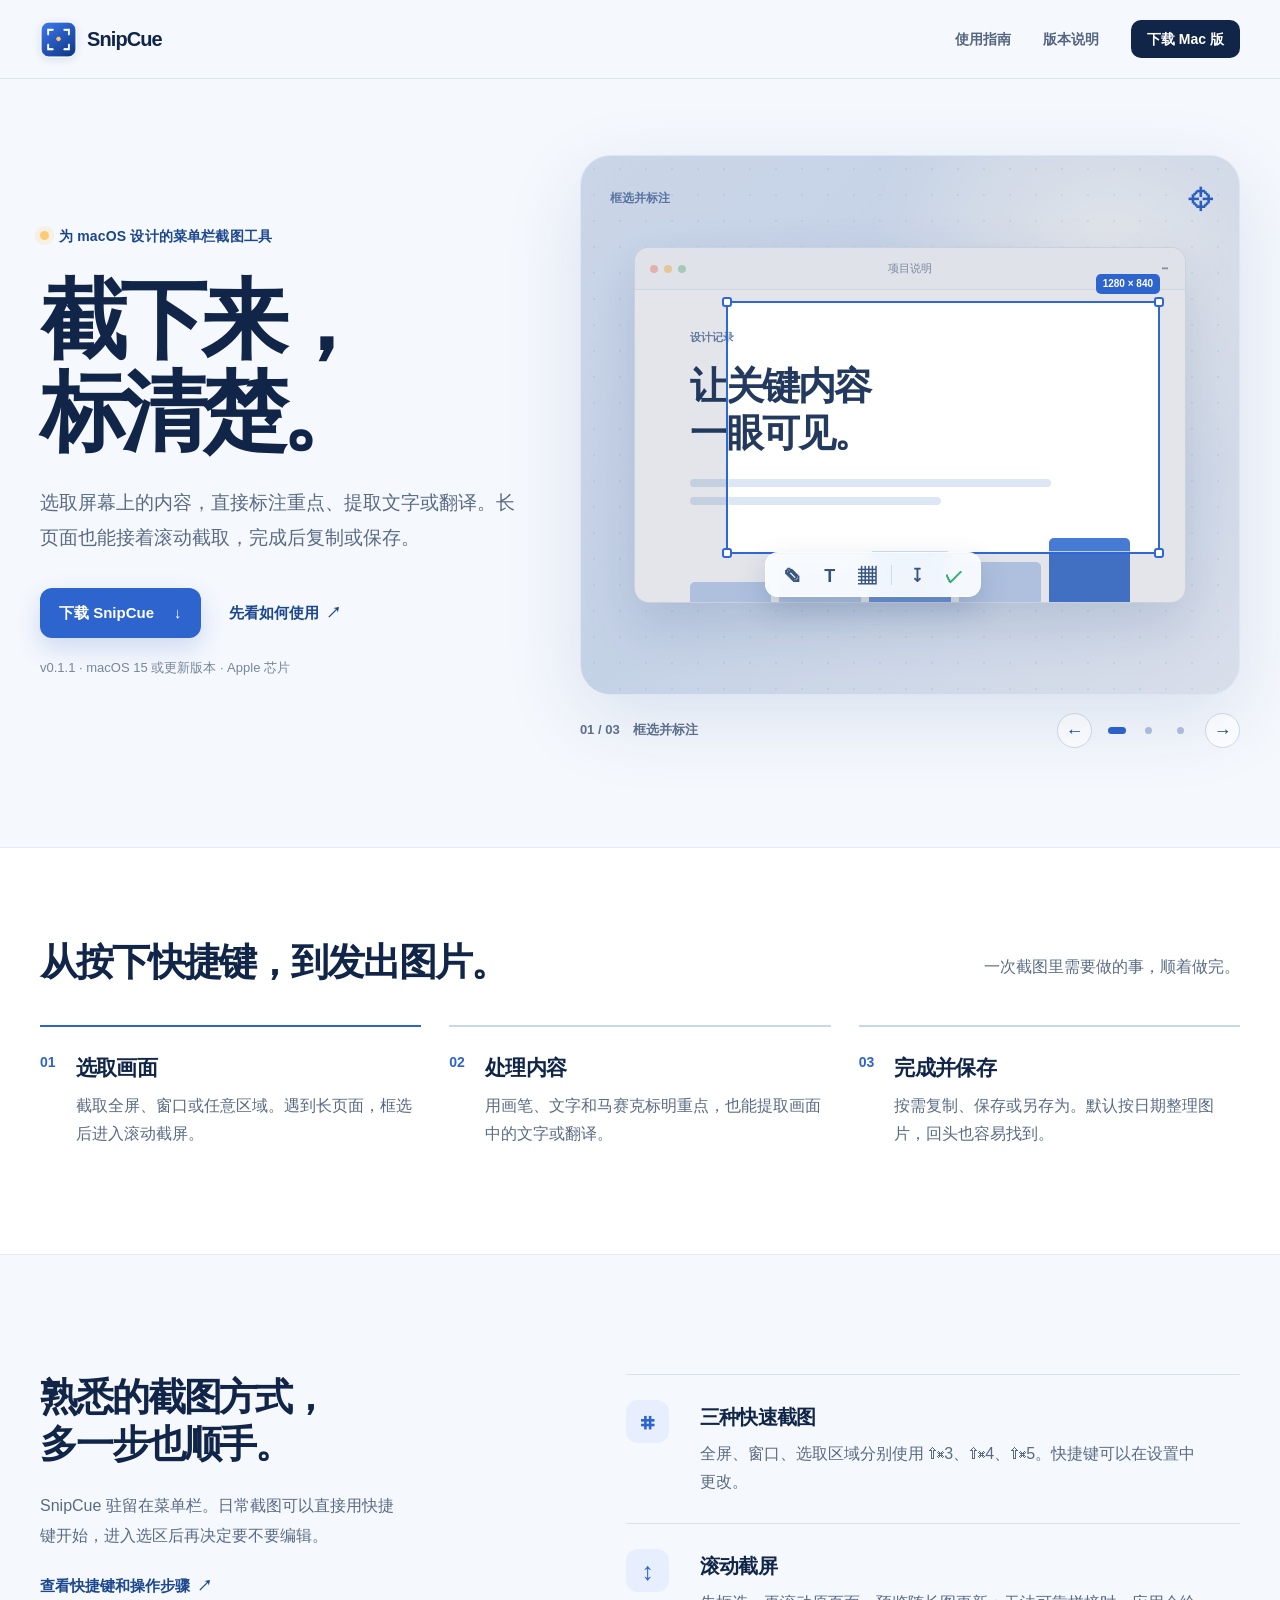
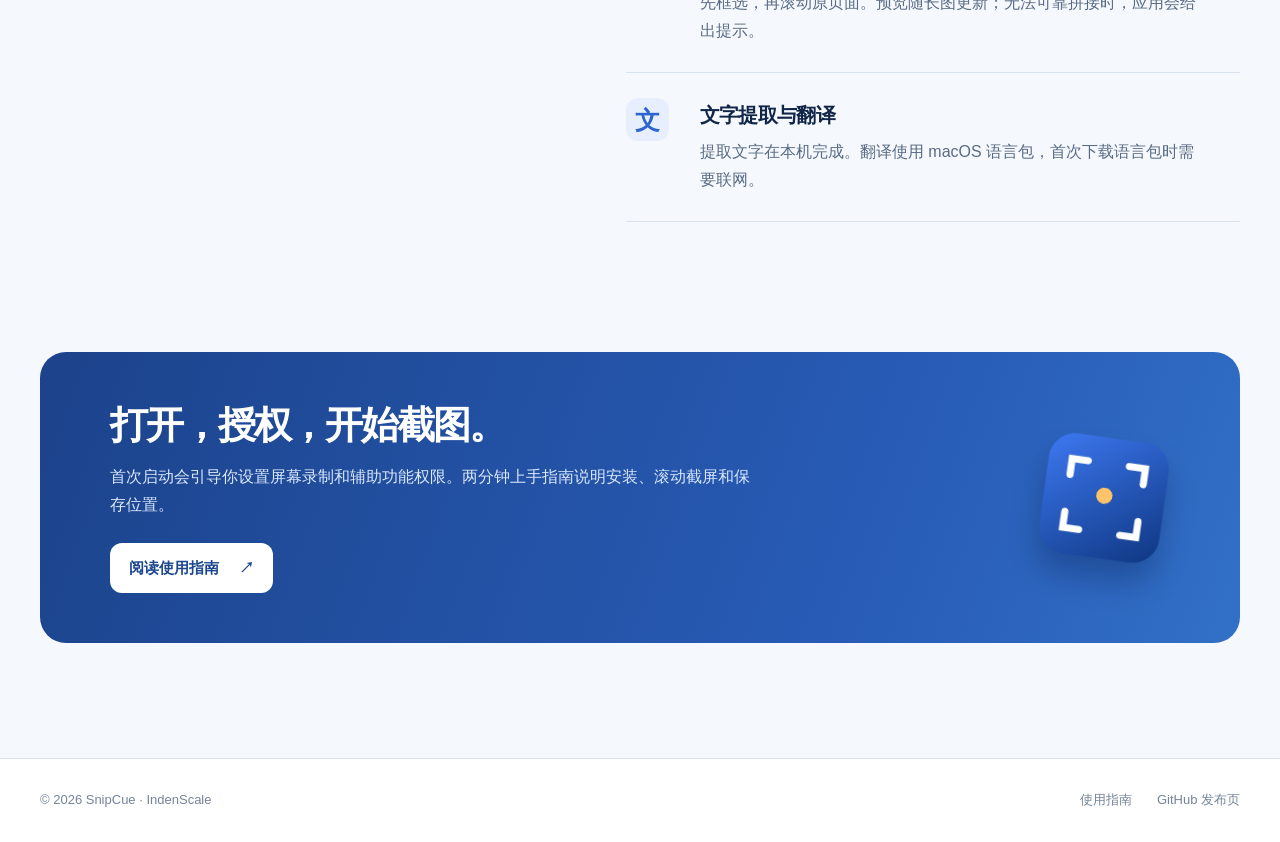
==== commit 917fe116: "Rename public release site to SnipCue" ====
--- a/index.html
+++ b/index.html
@@ -4,25 +4,25 @@
   <meta charset="utf-8">
   <meta name="viewport" content="width=device-width, initial-scale=1">
   <meta name="theme-color" content="#f5f8fd">
-  <meta name="description" content="ScreenMark 是一款 macOS 菜单栏截图工具。截取区域、窗口、全屏和滚动内容，直接标注、提取文字、翻译并保存。">
-  <meta property="og:title" content="ScreenMark — 截下来，标清楚">
+  <meta name="description" content="SnipCue 是一款 macOS 菜单栏截图工具。截取区域、窗口、全屏和滚动内容，直接标注、提取文字、翻译并保存。">
+  <meta property="og:title" content="SnipCue — 截下来，标清楚">
   <meta property="og:description" content="一款顺手的 Mac 截图工具：滚动截屏、标注、文字提取和翻译，都在截图之后接着完成。">
   <meta property="og:type" content="website">
   <meta property="og:image" content="assets/icon.png">
   <link rel="icon" href="assets/icon.png" type="image/png">
   <link rel="stylesheet" href="styles.css">
   <script src="carousel.js" defer></script>
-  <title>ScreenMark — 截下来，标清楚</title>
+  <title>SnipCue — 截下来，标清楚</title>
 </head>
 <body>
   <a class="skip-link" href="#main">跳到主要内容</a>
   <header class="site-header">
     <div class="shell nav-inner">
-      <a class="brand" href="./" aria-label="ScreenMark 首页"><img src="assets/icon.png" alt="" width="37" height="37"><span>ScreenMark</span></a>
+      <a class="brand" href="./" aria-label="SnipCue 首页"><img src="assets/icon.png" alt="" width="37" height="37"><span>SnipCue</span></a>
       <nav aria-label="主导航">
         <a href="guide.html">使用指南</a>
-        <a href="https://github.com/IndenScale/ScreenMark/releases/tag/v0.1.0">版本说明</a>
-        <a class="nav-download" href="https://github.com/IndenScale/ScreenMark/releases/download/v0.1.0/ScreenMark-0.1.0-macos-arm64.zip">下载 Mac 版</a>
+        <a href="https://github.com/IndenScale/SnipCue/releases/tag/v0.1.1">版本说明</a>
+        <a class="nav-download" href="https://github.com/IndenScale/SnipCue/releases/download/v0.1.1/SnipCue-0.1.1-macos-arm64.zip">下载 Mac 版</a>
       </nav>
     </div>
   </header>
@@ -34,12 +34,12 @@
         <h1 id="hero-title">截下来，<br>标清楚。</h1>
         <p class="hero-lead">选取屏幕上的内容，直接标注重点、提取文字或翻译。长页面也能接着滚动截取，完成后复制或保存。</p>
         <div class="hero-actions">
-          <a class="button button-primary" href="https://github.com/IndenScale/ScreenMark/releases/download/v0.1.0/ScreenMark-0.1.0-macos-arm64.zip">下载 ScreenMark <span aria-hidden="true">↓</span></a>
+          <a class="button button-primary" href="https://github.com/IndenScale/SnipCue/releases/download/v0.1.1/SnipCue-0.1.1-macos-arm64.zip">下载 SnipCue <span aria-hidden="true">↓</span></a>
           <a class="text-link" href="guide.html">先看如何使用 <span aria-hidden="true">↗</span></a>
         </div>
-        <p class="system-note">v0.1.0 · macOS 15 或更新版本 · Apple 芯片</p>
+        <p class="system-note">v0.1.1 · macOS 15 或更新版本 · Apple 芯片</p>
       </div>
-      <div class="hero-showcase" aria-label="ScreenMark 操作示意轮播" aria-roledescription="轮播图">
+      <div class="hero-showcase" aria-label="SnipCue 操作示意轮播" aria-roledescription="轮播图">
         <div class="showcase-stage" id="showcase-stage">
           <div class="hero-visual showcase-slide" role="group" aria-roledescription="幻灯片" aria-label="第 1 张，共 3 张：框选并标注">
             <div class="visual-topline"><span>框选并标注</span><span class="visual-cursor">⌖</span></div>
@@ -107,7 +107,7 @@
     </section>
 
     <section class="details-section shell" aria-labelledby="details-title">
-      <div class="details-intro"><h2 id="details-title">熟悉的截图方式，<br>多一步也顺手。</h2><p>ScreenMark 驻留在菜单栏。日常截图可以直接用快捷键开始，进入选区后再决定要不要编辑。</p><a class="text-link" href="guide.html#capture">查看快捷键和操作步骤 <span aria-hidden="true">↗</span></a></div>
+      <div class="details-intro"><h2 id="details-title">熟悉的截图方式，<br>多一步也顺手。</h2><p>SnipCue 驻留在菜单栏。日常截图可以直接用快捷键开始，进入选区后再决定要不要编辑。</p><a class="text-link" href="guide.html#capture">查看快捷键和操作步骤 <span aria-hidden="true">↗</span></a></div>
       <div class="detail-list">
         <div class="detail-item"><span class="detail-glyph" aria-hidden="true">⌗</span><div><h3>三种快速截图</h3><p>全屏、窗口、选取区域分别使用 ⇧⌘3、⇧⌘4、⇧⌘5。快捷键可以在设置中更改。</p></div></div>
         <div class="detail-item"><span class="detail-glyph" aria-hidden="true">↕</span><div><h3>滚动截屏</h3><p>先框选，再滚动原页面。预览随长图更新；无法可靠拼接时，应用会给出提示。</p></div></div>
@@ -122,6 +122,6 @@
 
   </main>
 
-  <footer class="site-footer"><div class="shell footer-inner"><span>© 2026 ScreenMark · IndenScale</span><div><a href="guide.html">使用指南</a><a href="https://github.com/IndenScale/ScreenMark/releases">GitHub 发布页</a></div></div></footer>
+  <footer class="site-footer"><div class="shell footer-inner"><span>© 2026 SnipCue · IndenScale</span><div><a href="guide.html">使用指南</a><a href="https://github.com/IndenScale/SnipCue/releases">GitHub 发布页</a></div></div></footer>
 </body>
 </html>
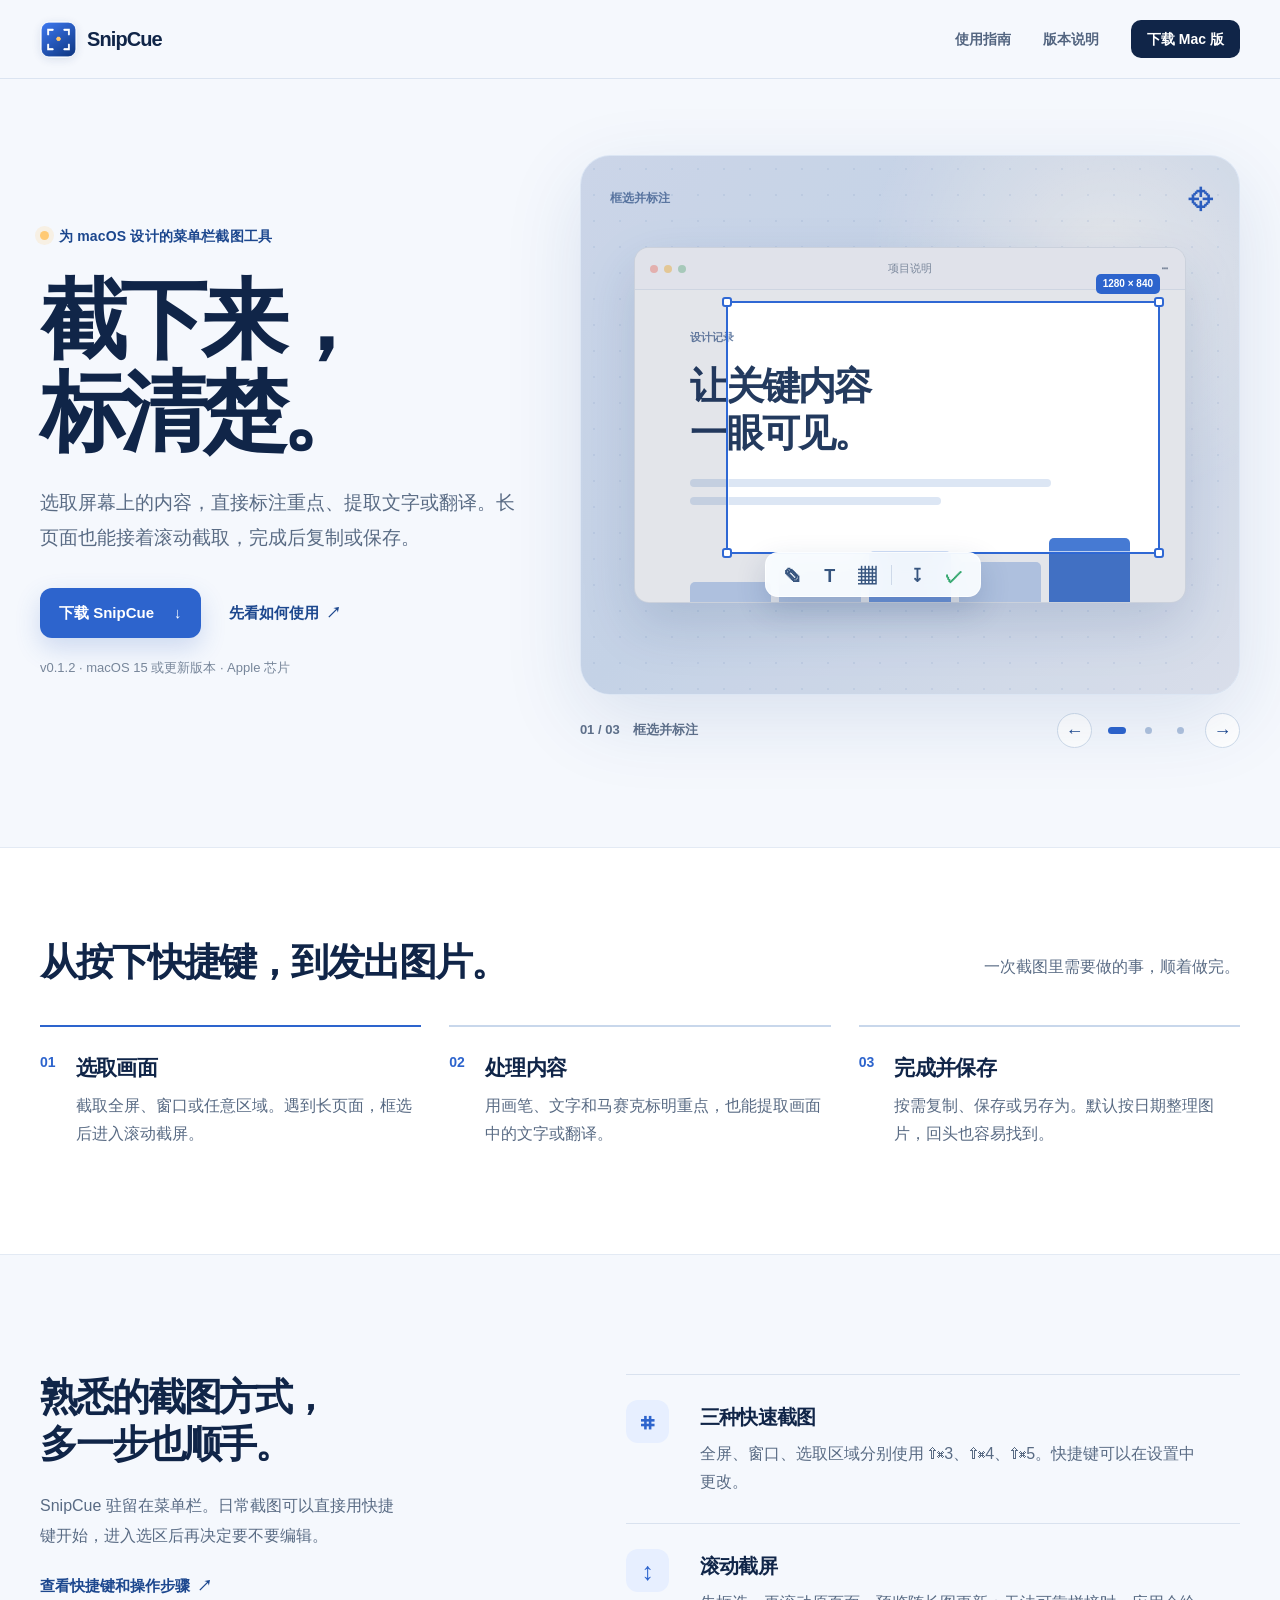
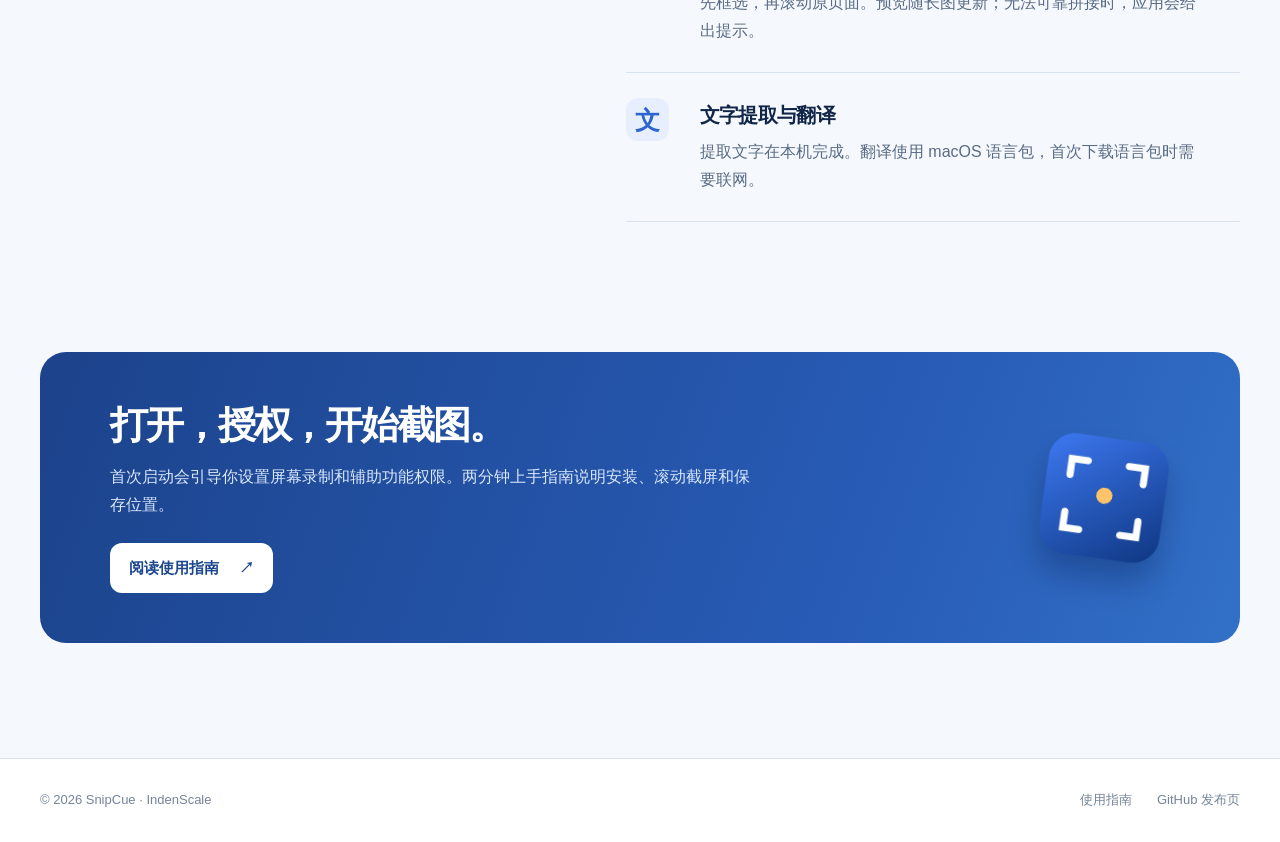
==== commit fa48907a: "Publish SnipCue 0.1.2 with unified app identity" ====
--- a/index.html
+++ b/index.html
@@ -21,8 +21,8 @@
       <a class="brand" href="./" aria-label="SnipCue 首页"><img src="assets/icon.png" alt="" width="37" height="37"><span>SnipCue</span></a>
       <nav aria-label="主导航">
         <a href="guide.html">使用指南</a>
-        <a href="https://github.com/IndenScale/SnipCue/releases/tag/v0.1.1">版本说明</a>
-        <a class="nav-download" href="https://github.com/IndenScale/SnipCue/releases/download/v0.1.1/SnipCue-0.1.1-macos-arm64.zip">下载 Mac 版</a>
+        <a href="https://github.com/IndenScale/SnipCue/releases/tag/v0.1.2">版本说明</a>
+        <a class="nav-download" href="https://github.com/IndenScale/SnipCue/releases/download/v0.1.2/SnipCue-0.1.2-macos-arm64.dmg">下载 Mac 版</a>
       </nav>
     </div>
   </header>
@@ -34,10 +34,10 @@
         <h1 id="hero-title">截下来，<br>标清楚。</h1>
         <p class="hero-lead">选取屏幕上的内容，直接标注重点、提取文字或翻译。长页面也能接着滚动截取，完成后复制或保存。</p>
         <div class="hero-actions">
-          <a class="button button-primary" href="https://github.com/IndenScale/SnipCue/releases/download/v0.1.1/SnipCue-0.1.1-macos-arm64.zip">下载 SnipCue <span aria-hidden="true">↓</span></a>
+          <a class="button button-primary" href="https://github.com/IndenScale/SnipCue/releases/download/v0.1.2/SnipCue-0.1.2-macos-arm64.dmg">下载 SnipCue <span aria-hidden="true">↓</span></a>
           <a class="text-link" href="guide.html">先看如何使用 <span aria-hidden="true">↗</span></a>
         </div>
-        <p class="system-note">v0.1.1 · macOS 15 或更新版本 · Apple 芯片</p>
+        <p class="system-note">v0.1.2 · macOS 15 或更新版本 · Apple 芯片</p>
       </div>
       <div class="hero-showcase" aria-label="SnipCue 操作示意轮播" aria-roledescription="轮播图">
         <div class="showcase-stage" id="showcase-stage">
